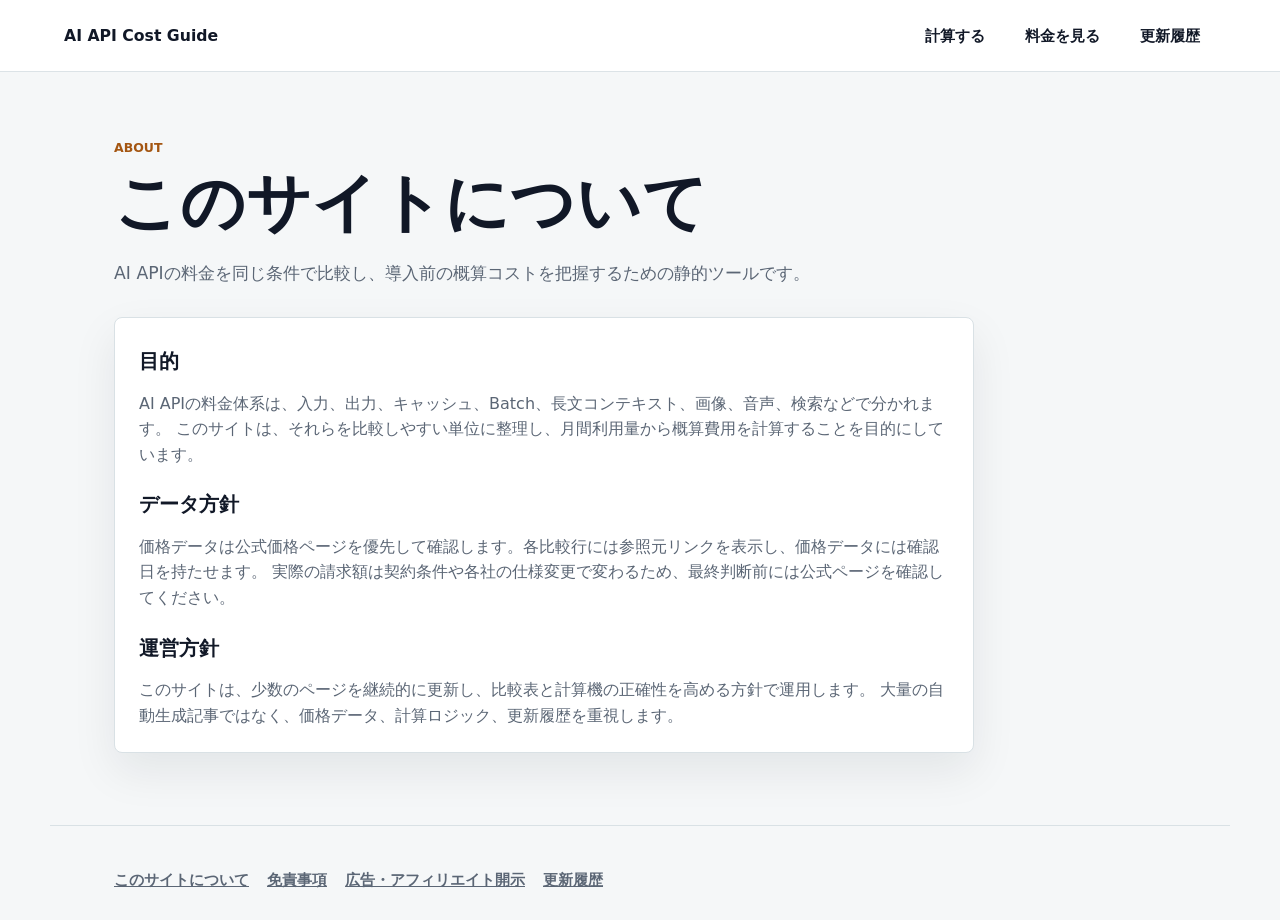
==== about.html @ 41909141 "Add trust and disclosure pages" ====
<!doctype html>
<html lang="ja">
  <head>
    <meta charset="utf-8" />
    <meta name="viewport" content="width=device-width, initial-scale=1" />
    <title>このサイトについて | AI API料金比較と月額費用計算機</title>
    <meta
      name="description"
      content="AI API料金比較と月額費用計算機の目的、データ方針、運営方針を説明します。"
    />
    <link rel="stylesheet" href="./styles.css" />
  </head>
  <body>
    <header class="fixed-header">
      <a class="brand" href="./index.html">AI API Cost Guide</a>
      <nav class="top-nav" aria-label="主要ナビゲーション">
        <a href="./index.html#calculator">計算する</a>
        <a href="./index.html#comparison">料金を見る</a>
        <a href="./updates.html">更新履歴</a>
      </nav>
    </header>

    <main class="page-main">
      <section class="page-hero">
        <p class="eyebrow">About</p>
        <h1>このサイトについて</h1>
        <p class="lead">
          AI APIの料金を同じ条件で比較し、導入前の概算コストを把握するための静的ツールです。
        </p>
      </section>

      <section class="content-section prose">
        <h2>目的</h2>
        <p>
          AI APIの料金体系は、入力、出力、キャッシュ、Batch、長文コンテキスト、画像、音声、検索などで分かれます。
          このサイトは、それらを比較しやすい単位に整理し、月間利用量から概算費用を計算することを目的にしています。
        </p>

        <h2>データ方針</h2>
        <p>
          価格データは公式価格ページを優先して確認します。各比較行には参照元リンクを表示し、価格データには確認日を持たせます。
          実際の請求額は契約条件や各社の仕様変更で変わるため、最終判断前には公式ページを確認してください。
        </p>

        <h2>運営方針</h2>
        <p>
          このサイトは、少数のページを継続的に更新し、比較表と計算機の正確性を高める方針で運用します。
          大量の自動生成記事ではなく、価格データ、計算ロジック、更新履歴を重視します。
        </p>
      </section>
    </main>

    <footer class="site-footer">
      <nav class="footer-links" aria-label="補足ページ">
        <a href="./about.html">このサイトについて</a>
        <a href="./disclaimer.html">免責事項</a>
        <a href="./affiliate-disclosure.html">広告・アフィリエイト開示</a>
        <a href="./updates.html">更新履歴</a>
      </nav>
    </footer>
  </body>
</html>
---- styles.css ----
:root {
  color-scheme: light;
  --bg: #f5f7f8;
  --surface: #ffffff;
  --surface-muted: #eef4f2;
  --ink: #111827;
  --muted: #5b6675;
  --line: #d9e1e5;
  --accent: #087568;
  --accent-dark: #064e47;
  --accent-warm: #a45612;
  --warning-bg: #fff8ed;
  --shadow: 0 18px 45px rgba(15, 23, 42, 0.08);
  --radius: 8px;
  --content: 1180px;
}

* {
  box-sizing: border-box;
}

html {
  scroll-behavior: smooth;
  scroll-padding-top: 86px;
}

body {
  margin: 0;
  background: var(--bg);
  color: var(--ink);
  font-family:
    Inter, ui-sans-serif, system-ui, -apple-system, BlinkMacSystemFont, "Segoe UI",
    sans-serif;
  line-height: 1.6;
}

body {
  padding-top: 72px;
}

a {
  color: var(--accent);
}

.fixed-header {
  position: fixed;
  top: 0;
  left: 0;
  z-index: 50;
  display: flex;
  align-items: center;
  justify-content: space-between;
  width: 100%;
  min-height: 72px;
  padding: 0 clamp(20px, 5vw, 72px);
  border-bottom: 1px solid rgba(217, 225, 229, 0.92);
  background: rgba(255, 255, 255, 0.92);
  backdrop-filter: blur(14px);
}

.brand {
  color: var(--ink);
  font-size: 0.98rem;
  font-weight: 850;
  text-decoration: none;
  white-space: nowrap;
}

.top-nav {
  display: flex;
  gap: 8px;
  margin-left: 18px;
}

.top-nav a,
.button {
  display: inline-flex;
  align-items: center;
  justify-content: center;
  min-height: 42px;
  padding: 0 15px;
  border-radius: 999px;
  font-size: 0.92rem;
  font-weight: 750;
  text-decoration: none;
  white-space: nowrap;
}

.top-nav a {
  border: 1px solid transparent;
  background: transparent;
  color: var(--ink);
}

.top-nav a:hover {
  border-color: var(--line);
  background: #f8fafb;
}

.site-header {
  padding: 54px clamp(20px, 5vw, 72px) 34px;
}

.hero-grid {
  max-width: var(--content);
  margin: 0 auto;
}

.eyebrow {
  margin: 0 0 10px;
  color: var(--accent-warm);
  font-size: 0.78rem;
  font-weight: 850;
  letter-spacing: 0;
  text-transform: uppercase;
}

h1,
h2 {
  margin: 0;
  line-height: 1.12;
  letter-spacing: 0;
}

h1 {
  max-width: 860px;
  font-size: clamp(2.25rem, 5vw, 4.6rem);
}

h2 {
  font-size: clamp(1.35rem, 2vw, 1.9rem);
}

.lead {
  max-width: 760px;
  margin: 20px 0 0;
  color: var(--muted);
  font-size: 1.08rem;
}

.hero-actions {
  display: flex;
  gap: 12px;
  flex-wrap: wrap;
  margin-top: 28px;
}

.button.primary {
  border: 1px solid var(--accent);
  background: var(--accent);
  color: #ffffff;
}

.button.secondary {
  border: 1px solid var(--line);
  background: #ffffff;
  color: var(--ink);
}

.metric-label {
  display: block;
  color: var(--muted);
  font-size: 0.82rem;
  font-weight: 750;
}

main {
  max-width: var(--content);
  margin: 0 auto;
  padding: 0 clamp(20px, 5vw, 72px) 72px;
}

.tool-layout {
  display: grid;
  grid-template-columns: 360px minmax(0, 1fr);
  gap: 22px;
  align-items: start;
}

.calculator,
.results,
.content-section {
  border: 1px solid var(--line);
  border-radius: var(--radius);
  background: var(--surface);
  box-shadow: var(--shadow);
}

.calculator {
  display: grid;
  gap: 16px;
  padding: 22px;
  position: sticky;
  top: 16px;
}

.section-heading {
  margin-bottom: 8px;
}

.section-heading p {
  max-width: 720px;
  margin: 8px 0 0;
  color: var(--muted);
}

label {
  display: grid;
  gap: 7px;
  color: var(--muted);
  font-size: 0.92rem;
  font-weight: 750;
}

input[type="number"] {
  width: 100%;
  min-height: 44px;
  padding: 8px 12px;
  border: 1px solid var(--line);
  border-radius: 6px;
  background: #ffffff;
  color: var(--ink);
  font: inherit;
}

input[type="number"]:focus,
input[type="range"]:focus-visible,
a:focus-visible {
  outline: 3px solid rgba(8, 117, 104, 0.22);
  outline-offset: 2px;
}

input[type="range"] {
  width: 100%;
  accent-color: var(--accent);
}

output {
  color: var(--ink);
  font-weight: 800;
}

.check-row {
  grid-template-columns: 20px 1fr;
  align-items: center;
  color: var(--ink);
}

.results,
.content-section {
  padding: 24px;
}

.best-choice {
  margin: 18px 0;
  padding: 16px;
  border: 1px solid #b7ddd5;
  border-radius: var(--radius);
  background: var(--surface-muted);
  color: var(--accent-dark);
  font-weight: 850;
}

.table-wrap {
  width: 100%;
  overflow-x: auto;
  border: 1px solid var(--line);
  border-radius: var(--radius);
}

table {
  width: 100%;
  min-width: 760px;
  border-collapse: collapse;
  background: #ffffff;
}

th,
td {
  padding: 14px 12px;
  border-bottom: 1px solid var(--line);
  text-align: left;
  vertical-align: top;
}

th {
  background: #f8fafb;
  color: var(--muted);
  font-size: 0.78rem;
  font-weight: 850;
  text-transform: uppercase;
}

td {
  font-size: 0.94rem;
}

tbody tr:hover {
  background: #f8fbfa;
}

.content-section {
  margin-top: 22px;
}

.split-heading {
  display: flex;
  justify-content: space-between;
  gap: 20px;
  align-items: start;
}

.text-link {
  margin-top: 4px;
  font-weight: 800;
  white-space: nowrap;
}

.method-grid {
  display: grid;
  grid-template-columns: minmax(0, 1fr) minmax(260px, 0.42fr);
  gap: 24px;
}

.steps {
  display: grid;
  gap: 10px;
  margin: 16px 0 0;
  padding-left: 22px;
  color: var(--muted);
}

.notice {
  align-self: start;
  padding: 18px;
  border-left: 4px solid var(--accent-warm);
  background: var(--warning-bg);
}

.notice p {
  margin-bottom: 0;
  color: var(--muted);
}

.site-footer {
  max-width: var(--content);
  margin: 0 auto;
  padding: 28px clamp(20px, 5vw, 72px);
  border-top: 1px solid var(--line);
  color: var(--muted);
}

.footer-links {
  display: flex;
  flex-wrap: wrap;
  gap: 12px 18px;
  margin-top: 14px;
}

.footer-links a {
  color: var(--muted);
  font-size: 0.92rem;
  font-weight: 750;
}

.page-main {
  padding-top: 40px;
}

.page-hero {
  padding: 26px 0 8px;
}

.prose {
  display: grid;
  gap: 18px;
  max-width: 860px;
}

.prose h2 {
  margin-top: 8px;
  font-size: 1.25rem;
}

.prose p {
  margin: 0;
  color: var(--muted);
}

.timeline {
  display: grid;
  gap: 20px;
}

.timeline article {
  padding-bottom: 20px;
  border-bottom: 1px solid var(--line);
}

.timeline time {
  display: block;
  margin-bottom: 6px;
  color: var(--accent-warm);
  font-size: 0.88rem;
  font-weight: 850;
}

.timeline h2 {
  margin-bottom: 8px;
}

@media (max-width: 900px) {
  .hero-grid,
  .tool-layout,
  .method-grid {
    grid-template-columns: 1fr;
  }

  .calculator {
    position: static;
  }
}

@media (max-width: 720px) {
  body {
    padding-top: 118px;
  }

  .fixed-header {
    display: block;
    min-height: 118px;
    padding-top: 16px;
    padding-bottom: 12px;
  }

  .top-nav {
    margin: 12px 0 0;
    overflow-x: auto;
    padding-bottom: 4px;
  }

  .split-heading {
    display: block;
  }

  table {
    min-width: 680px;
  }
}
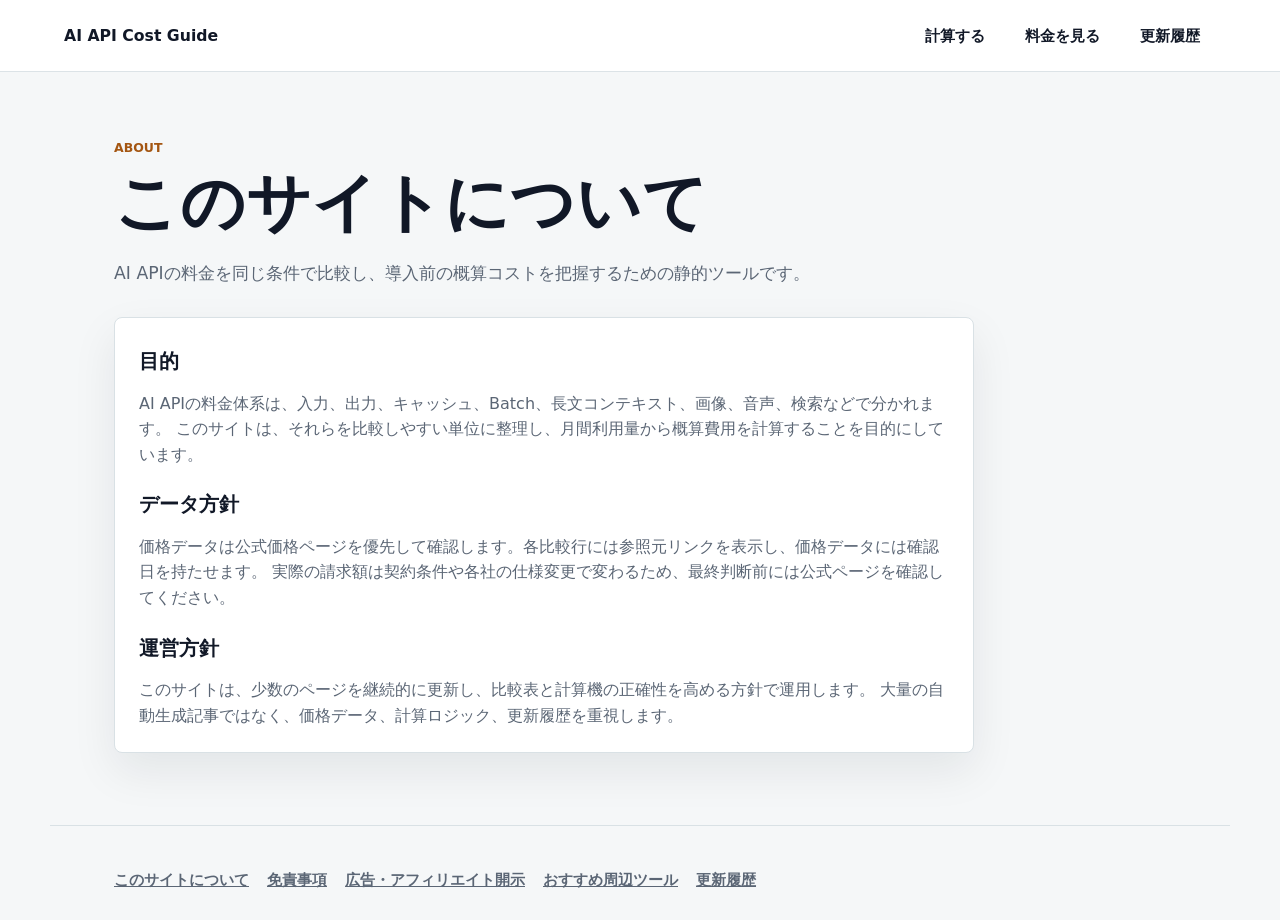
==== commit cbb4a97b: "Add affiliate candidate tools page" ====
--- a/about.html
+++ b/about.html
@@ -55,6 +55,7 @@
         <a href="./about.html">このサイトについて</a>
         <a href="./disclaimer.html">免責事項</a>
         <a href="./affiliate-disclosure.html">広告・アフィリエイト開示</a>
+        <a href="./recommended-tools.html">おすすめ周辺ツール</a>
         <a href="./updates.html">更新履歴</a>
       </nav>
     </footer>
--- a/styles.css
+++ b/styles.css
@@ -409,6 +409,61 @@
   margin-bottom: 8px;
 }
 
+.tool-card-grid {
+  display: grid;
+  grid-template-columns: repeat(2, minmax(0, 1fr));
+  gap: 16px;
+  margin-top: 22px;
+}
+
+.tool-card {
+  display: grid;
+  gap: 12px;
+  padding: 22px;
+  border: 1px solid var(--line);
+  border-radius: var(--radius);
+  background: var(--surface);
+  box-shadow: var(--shadow);
+}
+
+.tool-card span {
+  color: var(--accent-warm);
+  font-size: 0.78rem;
+  font-weight: 850;
+  text-transform: uppercase;
+}
+
+.tool-card h2,
+.tool-card p {
+  margin: 0;
+}
+
+.tool-card p,
+.tool-card dd {
+  color: var(--muted);
+}
+
+.tool-card dl {
+  display: grid;
+  gap: 8px;
+  margin: 0;
+}
+
+.tool-card dl div {
+  display: grid;
+  grid-template-columns: 86px minmax(0, 1fr);
+  gap: 10px;
+}
+
+.tool-card dt {
+  color: var(--ink);
+  font-weight: 850;
+}
+
+.tool-card dd {
+  margin: 0;
+}
+
 @media (max-width: 900px) {
   .hero-grid,
   .tool-layout,
@@ -446,4 +501,8 @@
   table {
     min-width: 680px;
   }
-}
+
+  .tool-card-grid {
+    grid-template-columns: 1fr;
+  }
+}
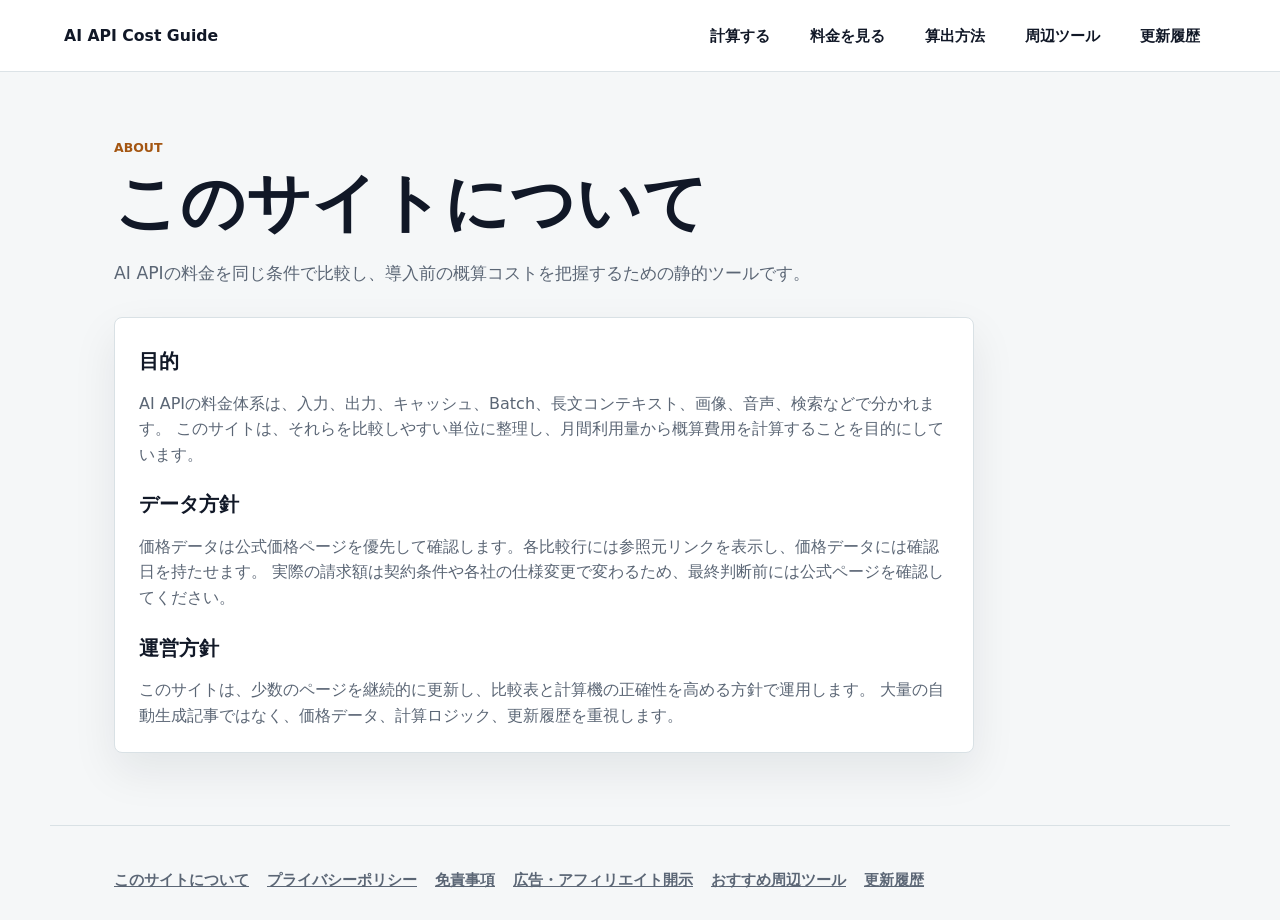
==== commit e7269806: "Add privacy policy and affiliate updates" ====
--- a/about.html
+++ b/about.html
@@ -16,6 +16,8 @@
       <nav class="top-nav" aria-label="主要ナビゲーション">
         <a href="./index.html#calculator">計算する</a>
         <a href="./index.html#comparison">料金を見る</a>
+        <a href="./index.html#method">算出方法</a>
+        <a href="./recommended-tools.html">周辺ツール</a>
         <a href="./updates.html">更新履歴</a>
       </nav>
     </header>
@@ -53,6 +55,7 @@
     <footer class="site-footer">
       <nav class="footer-links" aria-label="補足ページ">
         <a href="./about.html">このサイトについて</a>
+        <a href="./privacy-policy.html">プライバシーポリシー</a>
         <a href="./disclaimer.html">免責事項</a>
         <a href="./affiliate-disclosure.html">広告・アフィリエイト開示</a>
         <a href="./recommended-tools.html">おすすめ周辺ツール</a>
--- a/styles.css
+++ b/styles.css
@@ -443,6 +443,15 @@
   color: var(--muted);
 }
 
+.tool-card .affiliate-note {
+  padding: 10px 12px;
+  border: 1px solid #e7d3bb;
+  border-radius: 6px;
+  background: #fff8ed;
+  color: #6f4618;
+  font-size: 0.9rem;
+}
+
 .tool-card dl {
   display: grid;
   gap: 8px;
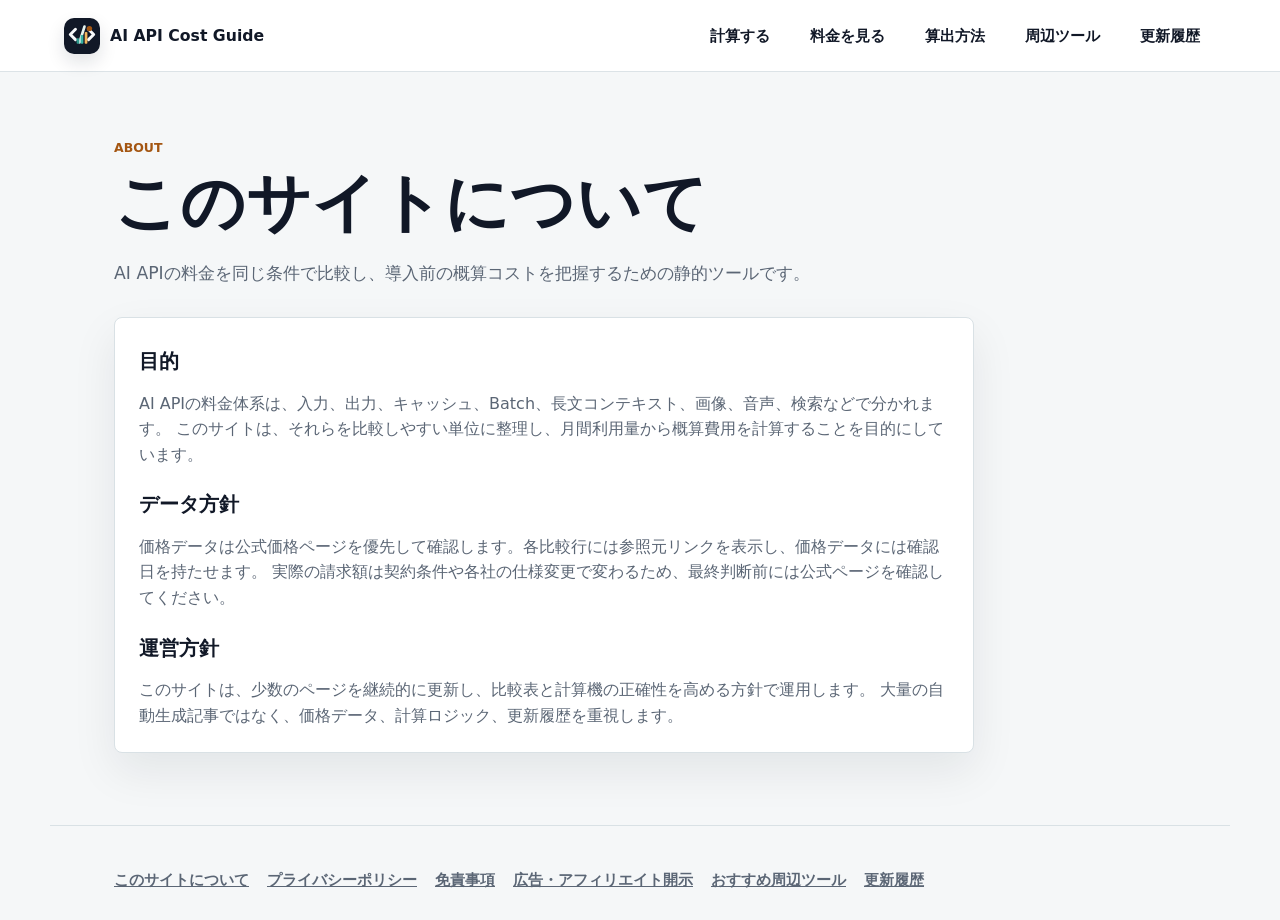
==== commit 2523b728: "Add logo mark and sortable tables" ====
--- a/about.html
+++ b/about.html
@@ -12,7 +12,10 @@
   </head>
   <body>
     <header class="fixed-header">
-      <a class="brand" href="./index.html">AI API Cost Guide</a>
+      <a class="brand" href="./index.html">
+        <img src="./assets/ai-api-cost-guide-mark.svg" alt="" aria-hidden="true" />
+        <span>AI API Cost Guide</span>
+      </a>
       <nav class="top-nav" aria-label="主要ナビゲーション">
         <a href="./index.html#calculator">計算する</a>
         <a href="./index.html#comparison">料金を見る</a>
--- a/styles.css
+++ b/styles.css
@@ -59,11 +59,21 @@
 }
 
 .brand {
+  display: inline-flex;
+  align-items: center;
+  gap: 10px;
   color: var(--ink);
   font-size: 0.98rem;
   font-weight: 850;
   text-decoration: none;
   white-space: nowrap;
+}
+
+.brand img {
+  width: 36px;
+  height: 36px;
+  border-radius: 10px;
+  box-shadow: 0 8px 18px rgba(17, 24, 39, 0.12);
 }
 
 .top-nav {
@@ -291,6 +301,44 @@
   text-transform: uppercase;
 }
 
+.sort-button {
+  display: inline-flex;
+  align-items: center;
+  gap: 6px;
+  min-height: 30px;
+  padding: 0;
+  border: 0;
+  background: transparent;
+  color: inherit;
+  cursor: pointer;
+  font: inherit;
+  letter-spacing: inherit;
+  text-align: left;
+  text-transform: inherit;
+}
+
+.sort-button::after {
+  width: 1em;
+  color: #8793a2;
+  content: "↕";
+  font-size: 0.82rem;
+}
+
+.sort-button[data-direction="asc"]::after {
+  color: var(--accent);
+  content: "↑";
+}
+
+.sort-button[data-direction="desc"]::after {
+  color: var(--accent);
+  content: "↓";
+}
+
+.sort-button:focus-visible {
+  outline: 3px solid rgba(8, 117, 104, 0.22);
+  outline-offset: 3px;
+}
+
 td {
   font-size: 0.94rem;
 }
@@ -414,6 +462,35 @@
   grid-template-columns: repeat(2, minmax(0, 1fr));
   gap: 16px;
   margin-top: 22px;
+}
+
+.provider-link-grid {
+  display: grid;
+  grid-template-columns: repeat(3, minmax(0, 1fr));
+  gap: 12px;
+  margin-top: 18px;
+}
+
+.provider-link-grid a {
+  display: grid;
+  gap: 6px;
+  min-height: 128px;
+  padding: 18px;
+  border: 1px solid var(--line);
+  border-radius: var(--radius);
+  background: #fbfcfd;
+  color: var(--ink);
+  text-decoration: none;
+}
+
+.provider-link-grid a:hover {
+  border-color: #b7ddd5;
+  background: var(--surface-muted);
+}
+
+.provider-link-grid span {
+  color: var(--muted);
+  font-size: 0.94rem;
 }
 
 .tool-card {
@@ -503,6 +580,12 @@
     padding-bottom: 4px;
   }
 
+  .brand img {
+    width: 32px;
+    height: 32px;
+    border-radius: 9px;
+  }
+
   .split-heading {
     display: block;
   }
@@ -514,4 +597,8 @@
   .tool-card-grid {
     grid-template-columns: 1fr;
   }
-}
+
+  .provider-link-grid {
+    grid-template-columns: 1fr;
+  }
+}
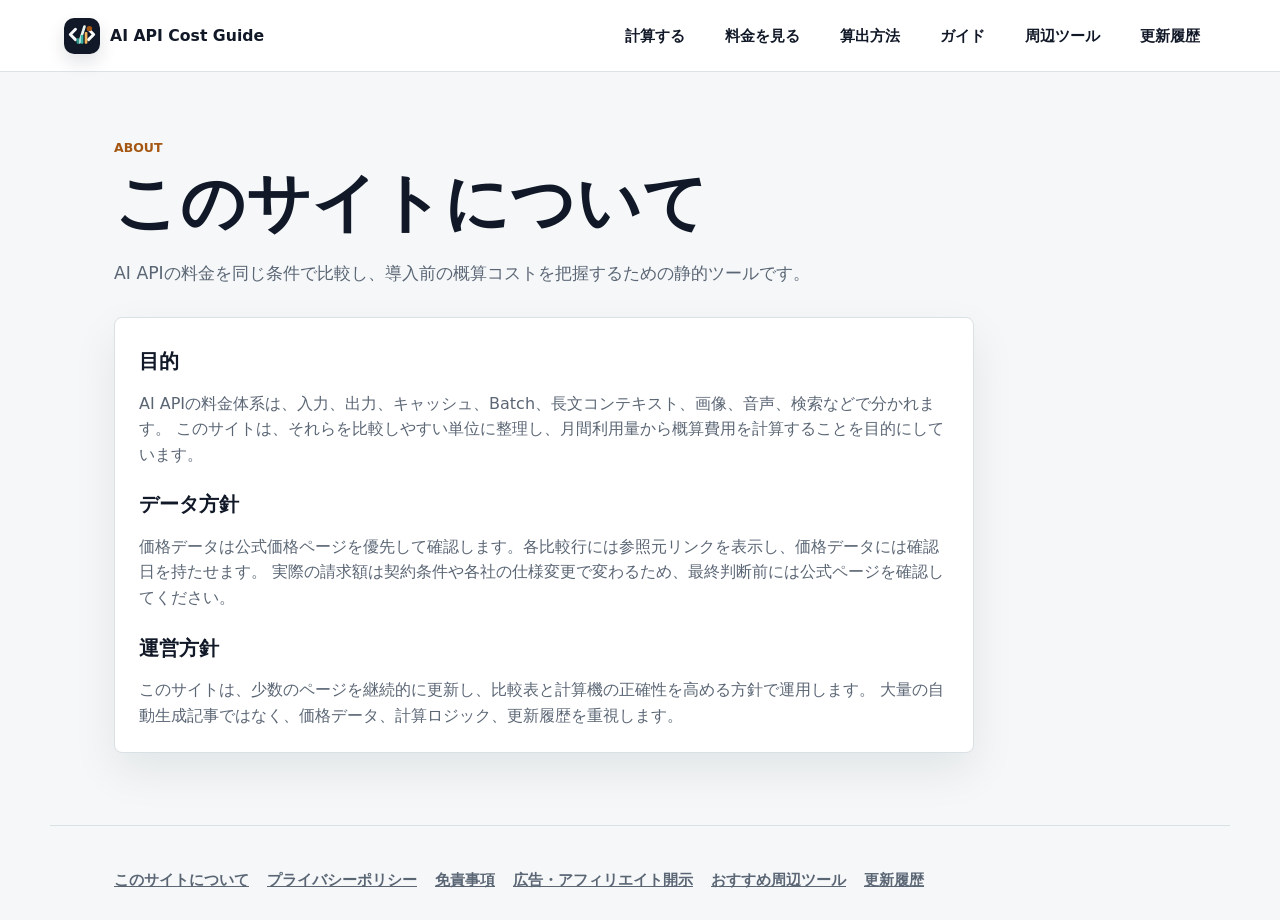
==== commit 444d2058: "Add SEO guides and structured metadata" ====
--- a/about.html
+++ b/about.html
@@ -20,6 +20,7 @@
         <a href="./index.html#calculator">計算する</a>
         <a href="./index.html#comparison">料金を見る</a>
         <a href="./index.html#method">算出方法</a>
+        <a href="./index.html#guides">ガイド</a>
         <a href="./recommended-tools.html">周辺ツール</a>
         <a href="./updates.html">更新履歴</a>
       </nav>
--- a/styles.css
+++ b/styles.css
@@ -493,6 +493,31 @@
   font-size: 0.94rem;
 }
 
+.faq-list {
+  display: grid;
+  gap: 12px;
+  margin-top: 18px;
+}
+
+.faq-list details {
+  border: 1px solid var(--line);
+  border-radius: var(--radius);
+  background: #fbfcfd;
+}
+
+.faq-list summary {
+  cursor: pointer;
+  padding: 16px 18px;
+  color: var(--ink);
+  font-weight: 850;
+}
+
+.faq-list p {
+  margin: 0;
+  padding: 0 18px 18px;
+  color: var(--muted);
+}
+
 .tool-card {
   display: grid;
   gap: 12px;
